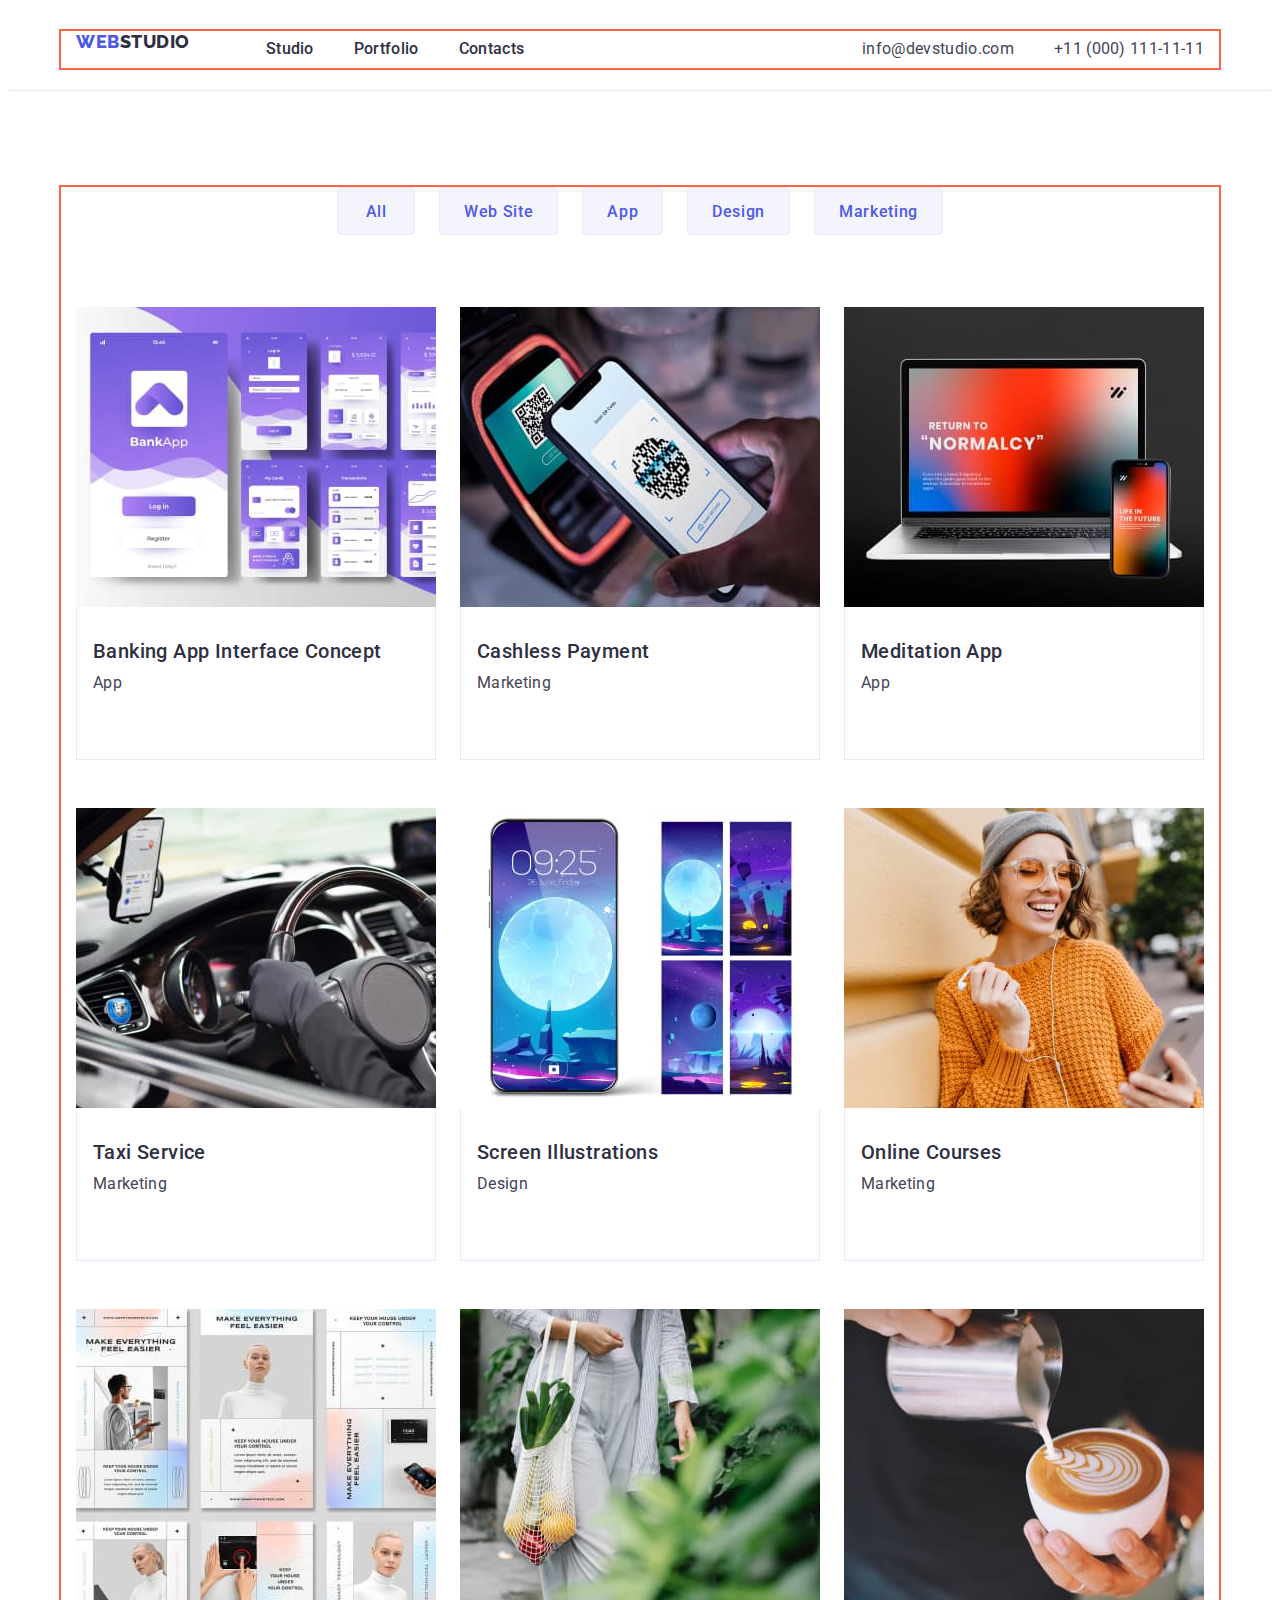
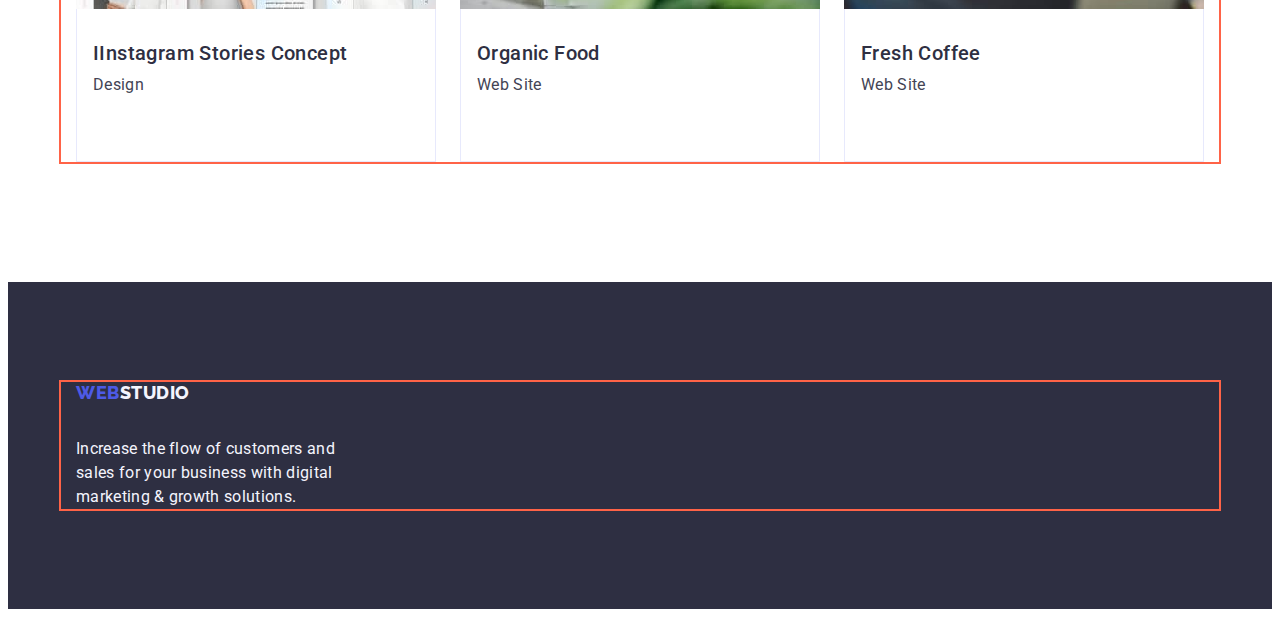
==== portfolio.html @ 4eadd32a "test" ====
<!DOCTYPE html>
<html lang="en">
  <head>
    <meta charset="UTF-8" />
    <meta http-equiv="X-UA-Compatible" content="IE=edge" />
    <meta name="viewport" content="width=device-width, initial-scale=1.0" />
    <title lang="uk">Портфоліо</title>
    <link rel="preconnect" href="https://fonts.googleapis.com" />
    <link rel="preconnect" href="https://fonts.gstatic.com" crossorigin />
    <link
      href="https://fonts.googleapis.com/css2?family=Raleway:wght@800&family=Roboto:wght@400;500;700;900&display=swap"
      rel="stylesheet"
    />
    <link
      rel="stylesheet"
      href="https://cdnjs.cloudflare.com/ajax/libs/modern-normalize/2.0.0/modern-normalize.min.css"
      integrity="sha512-4xo8blKMVCiXpTaLzQSLSw3KFOVPWhm/TRtuPVc4WG6kUgjH6J03IBuG7JZPkcWMxJ5huwaBpOpnwYElP/m6wg=="
      crossorigin="anonymous"
      referrerpolicy="no-referrer"
    />
    <link rel="stylesheet" href="./css/styles.css" />
  </head>
  <body class="body">
    <header class="header">
      <div class="container container-header">
        <nav class="header-navigation">
          <a href="./index.html" class="header-logo link"
            >Web<span class="part-logo">Studio</span></a
          >
          <ul class="header-list-left list">
            <li class="header-item">
              <a class="header-link link" href="./index.html">Studio</a>
            </li>
            <li class="header-item">
              <a class="header-link link" href="./portfolio.html">Portfolio</a>
            </li>
            <li class="header-item">
              <a class="header-link link" href="">Contacts</a>
            </li>
          </ul>
        </nav>
        <address class="header-adress">
          <ul class="header-list-right list">
            <li class="header-item">
              <a
                class="header-adress-link link"
                href="mailto:info@devstudio.com"
                >info@devstudio.com</a
              >
            </li>
            <li class="header-item">
              <a class="header-adress-link link" href="tel:+110001111111"
                >+11 (000) 111-11-11</a
              >
            </li>
          </ul>
        </address>
      </div>
    </header>

    <main>
      <section class="menu">
        <div class="container">
          <h1 class="visually-hidden">Menu</h1>
          <ul class="menu-list list">
            <li class="menu-item">
              <button class="menu-btn" type="button">All</button>
            </li>
            <li class="menu-item">
              <button class="menu-btn" type="button">Web Site</button>
            </li>
            <li class="menu-item">
              <button class="menu-btn" type="button">App</button>
            </li>
            <li class="menu-item">
              <button class="menu-btn" type="button">Design</button>
            </li>
            <li class="menu-item">
              <button class="menu-btn" type="button">Marketing</button>
            </li>
          </ul>

          <ul class="apps-list list">
            <li class="apps-item">
              <a class="link" href="">
                <img
                  src="./images/apps-img-1.jpg"
                  alt="working apps"
                  width="360"
                  height="300"
                />

                <div class="apps-card-bottom">
                  <h2 class="apps-title">Banking App Interface Concept</h2>
                  <p class="apps-item-text">App</p>
                </div></a
              >
            </li>
            <li class="apps-item">
              <a class="link" href="">
                <img
                  src="./images/apps-img-2.jpg"
                  alt="working apps"
                  width="360"
                  height="300"
                />
                <div class="apps-card-bottom">
                  <h2 class="apps-title">Cashless Payment</h2>
                  <p class="apps-item-text">Marketing</p>
                </div>
              </a>
            </li>
            <li class="apps-item">
              <a class="link" href="">
                <img
                  src="./images/apps-img-3.jpg"
                  alt="working apps"
                  width="360"
                  height="300"
                />
                <div class="apps-card-bottom">
                  <h2 class="apps-title">Meditation App</h2>
                  <p class="apps-item-text">App</p>
                </div>
              </a>
            </li>
            <li class="apps-item">
              <a class="link" href="">
                <img
                  src="./images/apps-img-4.jpg"
                  alt="working apps"
                  width="360"
                  height="300"
                />
                <div class="apps-card-bottom">
                  <h2 class="apps-title">Taxi Service</h2>
                  <p class="apps-item-text">Marketing</p>
                </div>
              </a>
            </li>
            <li class="apps-item">
              <a class="link" href="">
                <img
                  src="./images/apps-img-5.jpg"
                  alt="working apps"
                  width="360"
                  height="300"
                />
                <div class="apps-card-bottom">
                  <h2 class="apps-title">Screen Illustrations</h2>
                  <p class="apps-item-text">Design</p>
                </div>
              </a>
            </li>
            <li class="apps-item">
              <a class="link" href="">
                <img
                  src="./images/apps-img-6.jpg"
                  alt="working apps"
                  width="360"
                  height="300"
                />
                <div class="apps-card-bottom">
                  <h2 class="apps-title">Online Courses</h2>
                  <p class="apps-item-text">Marketing</p>
                </div></a
              >
            </li>
            <li class="apps-item">
              <a class="link" href="">
                <img
                  src="./images/apps-img-7.jpg"
                  alt="working apps"
                  width="360"
                  height="300"
                />
                <div class="apps-card-bottom">
                  <h2 class="apps-title">IInstagram Stories Concept</h2>
                  <p class="apps-item-text">Design</p>
                </div></a
              >
            </li>
            <li class="apps-item">
              <a class="link" href="">
                <img
                  src="./images/apps-img-8.jpg"
                  alt="working apps"
                  width="360"
                  height="300"
                />
                <div class="apps-card-bottom">
                  <h2 class="apps-title">Organic Food</h2>
                  <p class="apps-item-text">Web Site</p>
                </div></a
              >
            </li>
            <li class="apps-item">
              <a class="link" href="">
                <img
                  src="./images/apps-img-9.jpg"
                  alt="working apps"
                  width="360"
                  height="300"
                />
                <div class="apps-card-bottom">
                  <h2 class="apps-title">Fresh Coffee</h2>
                  <p class="apps-item-text">Web Site</p>
                </div>
              </a>
            </li>
          </ul>
        </div>
      </section>
    </main>

    <footer class="footer">
      <div class="container">
        <a class="header-logo link" href="./index.html"
          >Web<span class="part-logo-footer">Studio</span></a
        >
        <p class="footer-text">
          Increase the flow of customers and sales for your business with
          digital marketing & growth solutions.
        </p>
      </div>
    </footer>
  </body>
</html>
---- css/styles.css ----
:root {
  --title-color: #2e2f42;
  --btn-color-text: #ffffff;
  --btn-color: #404bbf;
  --text-color: #434455;
  --back-btn-portfolio: #f4f4fd;
}

p,
h1,
h2,
h3,
h4,
h5,
h6 {
  margin: 0;
}

ul,
ol {
  margin: 0;
  padding: 0;
}

img {
  display: block;
}
* {
  box-sizing: border-box;
}

.body {
  font-family: "Roboto", sans-serif;
  color: #434455;
  background-color: #ffffff;
}

.list {
  list-style: none;
}

.link {
  text-decoration: none;
}

.container {
  width: 1158px;
  padding-left: 15px;
  padding-right: 15px;
  margin: 0 auto;
  outline: 2px solid tomato;
}

.visually-hidden {
  position: absolute;
  width: 1px;
  height: 1px;
  margin: -1px;
  border: 0;
  padding: 0;
  white-space: nowrap;
  clip-path: inset(100%);
  clip: rect(0 0 0 0);
  overflow: hidden;
}

/* --------------- HEADER -------------- */

.container-header {
  display: flex;
  align-items: center;
}

.header {
  padding-top: 22.5px;
  padding-bottom: 22.5px;
  border-bottom: 1px solid #e7e9fc;
}

.header-logo {
  font-family: "Raleway", sans-serif;
  font-weight: 800;
  font-size: 18px;
  line-height: 1.17;
  letter-spacing: 0.03em;
  text-transform: uppercase;
  color: #4d5ae5;
  margin-right: 76px;
  display: inline-block;
  margin-bottom: 16px;
}

.part-logo {
  color: #2e2f42;
}

.header-item {
}

.header-link {
  font-weight: 500;
  font-size: 16px;
  line-height: 1.5;
  letter-spacing: 0.02em;
  color: #2e2f42;
  padding-top: 24px;
  padding-bottom: 24px;
}

.header-link:is(:hover, :focus) {
  color: var(--btn-color);
}

.header-adress {
  font-style: normal;
  margin-left: auto;
}

.header-adress-link {
  font-style: normal;
  font-size: 16px;
  line-height: 1.5;
  letter-spacing: 0.02em;
  color: #434455;
}

.header-adress-link:is(:hover, :focus) {
  color: var(--btn-color);
}

.header-navigation {
  display: flex;
  align-items: center;
}

.header-list-left {
  display: flex;
  align-items: center;
  gap: 40px;
}

.header-list-right {
  display: flex;
  align-items: center;
  gap: 40px;
}
/* --------------- HERO -------------- */

.hero {
  background-color: #2e2f42;
  padding-top: 188px;
  padding-bottom: 188px;
}

.hero-btn {
  min-width: 169px;
  height: 56px;
  background-color: #4d5ae5;
  font-family: "Roboto", sans-serif;
  font-weight: 500;
  font-size: 16px;
  line-height: 1.5;
  letter-spacing: 0.04em;
  color: var(--btn-color-text);
  cursor: pointer;
  display: block;
  margin: 0 auto;
  border-radius: 4px;
  box-shadow: 0px 4px 4px rgba(0, 0, 0, 0.15);
  border: none;
}

.hero-btn:is(:hover, :focus) {
  background-color: var(--btn-color);
  color: var(--btn-color-text);
}

.hero-title {
  max-width: 496px;
  font-family: "Roboto", sans-serif;
  font-size: 56px;
  line-height: 1.07;
  letter-spacing: 0.02em;
  color: #ffffff;
  text-align: center;
  margin: 0 auto;
  margin-bottom: 48px;
}

/* ---------------PRINCIPLES-------------- */

.principles {
  padding-bottom: 120px;
  padding-top: 120px;
}

.container-princeples {
  /* display: flex; */
}

.principles-list {
  display: flex;
  gap: 24px;
}

.principles-item {
}

.principles-item-title {
  font-family: "Roboto", sans-serif;
  font-weight: 500;
  font-size: 20px;
  line-height: 1.2;
  letter-spacing: 0.02em;
  color: var(--title-color);
  margin-bottom: 8px;
}

.principles-item-text {
  width: 264px;
  height: 72px;
  font-size: 16px;
  line-height: 1.5;
  letter-spacing: 0.02em;
  color: var(--text-color);
}

/* ---------------ABOUT-------------- */

.about {
  padding-bottom: 120px;
}

.about-title {
  font-family: "Roboto", sans-serif;
  font-weight: 700;
  font-size: 36px;
  line-height: 1.11;
  letter-spacing: 0.02em;
  text-transform: capitalize;
  color: var(--title-color);
  text-align: center;
  margin-bottom: 72px;
}

.about-list {
  display: flex;
  gap: 24px;
}

.about-item {
  width: calc((100% - 48) / 3);
}

/* ---------------OUR TEAM-------------- */

.team {
  background-color: #f4f4fd;
  padding-top: 120px;
  padding-bottom: 120px;
}

.team-list {
  display: flex;
  gap: 24px;
}

.team-title {
  font-family: "Roboto", sans-serif;
  font-weight: 700;
  font-size: 36px;
  line-height: 1.11;
  letter-spacing: 0.02em;
  color: var(--title-color);
  text-align: center;
  text-transform: capitalize;
  margin-bottom: 72px;
}

.team-item {
  background-color: #ffffff;
  width: calc((100% - 24px * 3) / 4);
  height: 380px;
  box-shadow: 0px 1px 6px rgba(46, 47, 66, 0.08),
    0px 1px 1px rgba(46, 47, 66, 0.16), 0px 2px 1px rgba(46, 47, 66, 0.08);
  border-radius: 0px 0px 4px 4px;
}

.container-workers {
  padding: 32px 16px;
}

.team-item-title {
  font-family: "Roboto", sans-serif;
  font-weight: 500;
  font-size: 20px;
  line-height: 1.2;
  letter-spacing: 0.02em;
  color: var(--title-color);
  display: flex;
  justify-content: center;
  margin-top: 32px;
  text-align: center;
  margin-bottom: 8px;
}

.team-item-text {
  font-size: 16px;
  line-height: 1.5;
  letter-spacing: 0.02em;
  color: var(--text-color);
  display: flex;
  justify-content: center;
  margin-top: 8px;
  text-align: center;
}

/* ---------------FOOTER------------ */

.footer {
  background-color: #2e2f42;
  padding: 100px 0;
}

.part-logo-footer {
  color: #f4f4fd;
  font-family: "Raleway", sans-serif;
  line-height: 1.17;
}

.footer-link {
}

.footer-text {
  max-width: 264px;
  min-height: 72px;
  font-size: 16px;
  line-height: 1.5;
  letter-spacing: 0.02em;
  color: #f4f4fd;
  margin-top: 17.5px;
}

/* ---------------PORTFOLIO------------ */

/*---------------------MENU-------------------*/

.menu {
  padding-top: 96px;
  padding-bottom: 120px;
}

.container-btn {
  display: flex;
  align-items: center;
}

.menu-list {
  display: flex;
  margin-bottom: 72px;
  gap: 24px;
  justify-content: center;
}

.list {
}

.menu-item {
  display: flex;
  align-items: center;
}

.menu-btn {
  min-width: 78px;
  height: 48px;
  font-weight: 500;
  font-size: 16px;
  line-height: 1.5;
  letter-spacing: 0.04em;
  color: #4d5ae5;
  background-color: var(--back-btn-portfolio);
  cursor: pointer;
  font-family: "Roboto", sans-serif;
  margin: 0 auto;
  border: 1px solid #e7e9fc;
  border-radius: 4px;
  padding: 12px 24px;
}

.menu-btn:hover {
  border: 1px solid transparent;
}

.menu-btn:focus {
  border: 1px solid transparent;
}

.menu-btn:is(:hover, :focus) {
  background-color: var(--btn-color);
  color: var(--btn-color-text);
}

/*------------------------APPS--------------------*/

.apps-list {
  display: flex;
  flex-wrap: wrap;
  gap: 48px 24px;
}

.apps-item {
  width: calc((100% - 48px) / 3);
}

.apps-title {
  font-weight: 500;
  font-size: 20px;
  line-height: 1.2;
  letter-spacing: 0.02em;
  color: var(--title-color);
  margin-bottom: 8px;
}

.apps-item-text {
  font-size: 16px;
  line-height: 1.5;
  letter-spacing: 0.02em;
  color: var(--text-color);
  padding-bottom: 32px;
}

.apps-card-bottom {
  background: #ffffff;
  border: 1px solid #e7e9fc;
  border-top: none;
  padding: 32px 16px;
}
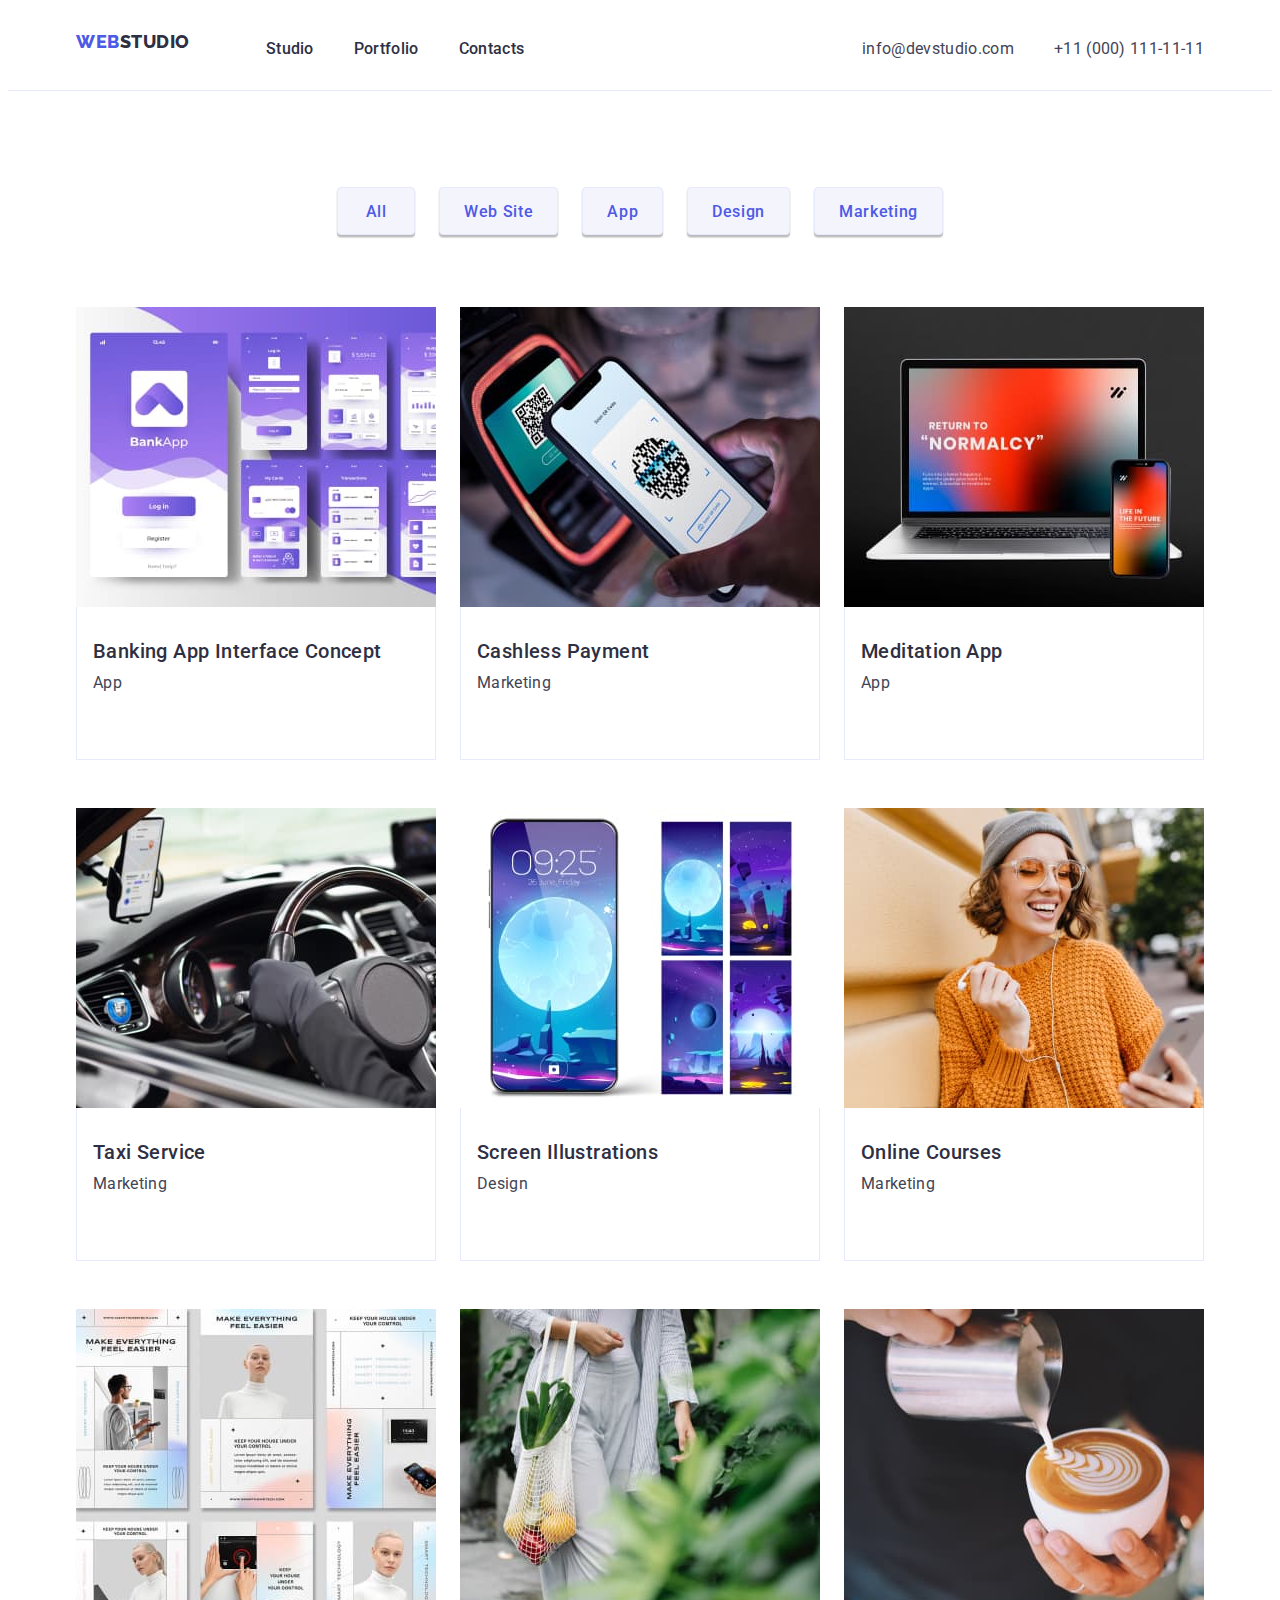
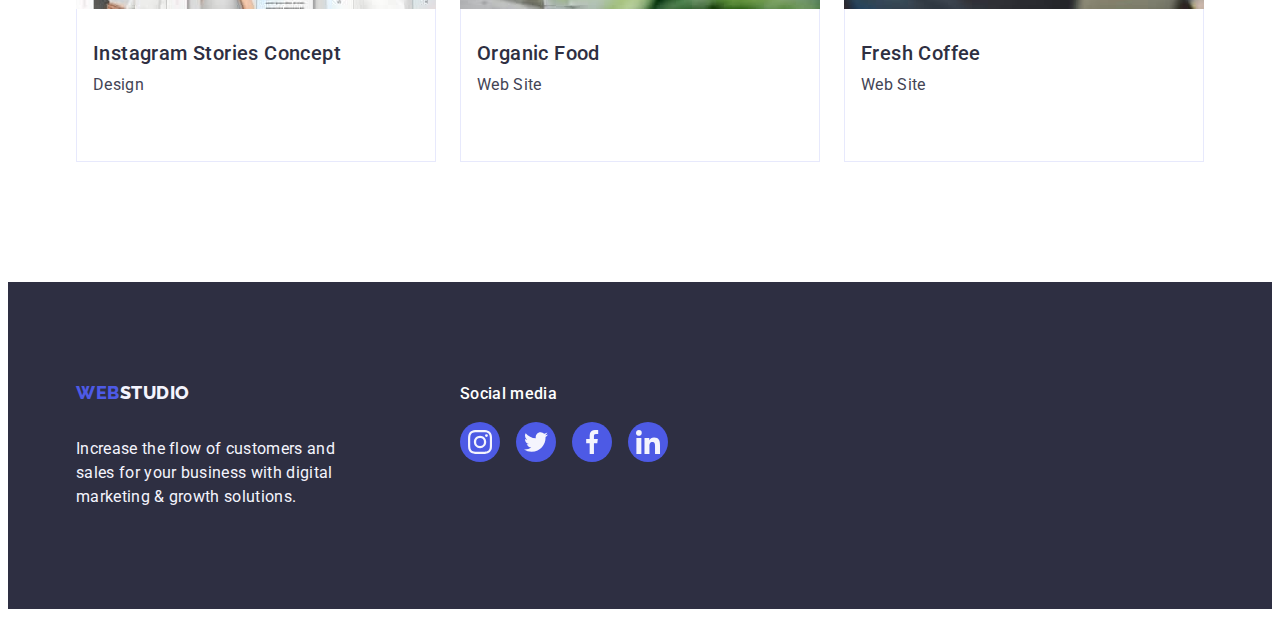
==== commit b3252727: "hw4-2" ====
--- a/portfolio.html
+++ b/portfolio.html
@@ -82,7 +82,7 @@
 
           <ul class="apps-list list">
             <li class="apps-item">
-              <a class="link" href="">
+              <a class="apps-link link" href="">
                 <img
                   src="./images/apps-img-1.jpg"
                   alt="working apps"
@@ -97,7 +97,7 @@
               >
             </li>
             <li class="apps-item">
-              <a class="link" href="">
+              <a class="apps-link link" href="">
                 <img
                   src="./images/apps-img-2.jpg"
                   alt="working apps"
@@ -111,7 +111,7 @@
               </a>
             </li>
             <li class="apps-item">
-              <a class="link" href="">
+              <a class="apps-link link" href="">
                 <img
                   src="./images/apps-img-3.jpg"
                   alt="working apps"
@@ -125,7 +125,7 @@
               </a>
             </li>
             <li class="apps-item">
-              <a class="link" href="">
+              <a class="apps-link link" href="">
                 <img
                   src="./images/apps-img-4.jpg"
                   alt="working apps"
@@ -139,7 +139,7 @@
               </a>
             </li>
             <li class="apps-item">
-              <a class="link" href="">
+              <a class="apps-link link" href="">
                 <img
                   src="./images/apps-img-5.jpg"
                   alt="working apps"
@@ -153,7 +153,7 @@
               </a>
             </li>
             <li class="apps-item">
-              <a class="link" href="">
+              <a class="apps-link link" href="">
                 <img
                   src="./images/apps-img-6.jpg"
                   alt="working apps"
@@ -167,7 +167,7 @@
               >
             </li>
             <li class="apps-item">
-              <a class="link" href="">
+              <a class="apps-link link" href="">
                 <img
                   src="./images/apps-img-7.jpg"
                   alt="working apps"
@@ -175,13 +175,13 @@
                   height="300"
                 />
                 <div class="apps-card-bottom">
-                  <h2 class="apps-title">IInstagram Stories Concept</h2>
+                  <h2 class="apps-title">Instagram Stories Concept</h2>
                   <p class="apps-item-text">Design</p>
                 </div></a
               >
             </li>
             <li class="apps-item">
-              <a class="link" href="">
+              <a class="apps-link link" href="">
                 <img
                   src="./images/apps-img-8.jpg"
                   alt="working apps"
@@ -195,7 +195,7 @@
               >
             </li>
             <li class="apps-item">
-              <a class="link" href="">
+              <a class="apps-link link" href="">
                 <img
                   src="./images/apps-img-9.jpg"
                   alt="working apps"
@@ -214,14 +214,50 @@
     </main>
 
     <footer class="footer">
-      <div class="container">
-        <a class="header-logo link" href="./index.html"
-          >Web<span class="part-logo-footer">Studio</span></a
-        >
-        <p class="footer-text">
-          Increase the flow of customers and sales for your business with
-          digital marketing & growth solutions.
-        </p>
+      <div class="container footer-logotype">
+        <div class="header-logo-part">
+          <a class="header-logo link" href="./index.html"
+            >Web<span class="part-logo-footer">Studio</span></a
+          >
+          <p class="footer-text">
+            Increase the flow of customers and sales for your business with
+            digital marketing & growth solutions.
+          </p>
+        </div>
+        <div class="footer-social-part">
+          <p class="footer-social-title">Social media</p>
+          <ul class="footer-social-list">
+            <li class="footer-social-item">
+              <a href="" class="footer-social-link">
+                <svg class="footer-social-icons" width="24" height="24">
+                  <use href="./images/icons.svg#icon-instagram"></use>
+                </svg>
+              </a>
+            </li>
+
+            <li class="footer-social-item">
+              <a href="" class="footer-social-link">
+                <svg class="footer-social-icons" width="24" height="24">
+                  <use href="./images/icons.svg#icon-twitter"></use>
+                </svg>
+              </a>
+            </li>
+            <li class="footer-social-item">
+              <a href="" class="footer-social-link">
+                <svg class="footer-social-icons" width="24" height="24">
+                  <use href="./images/icons.svg#icon-facebook"></use>
+                </svg>
+              </a>
+            </li>
+            <li class="footer-social-item">
+              <a href="" class="footer-social-link">
+                <svg class="footer-social-icons" width="24" height="24">
+                  <use href="./images/icons.svg#icon-linkedin"></use>
+                </svg>
+              </a>
+            </li>
+          </ul>
+        </div>
       </div>
     </footer>
   </body>
--- a/css/styles.css
+++ b/css/styles.css
@@ -48,7 +48,7 @@
   padding-left: 15px;
   padding-right: 15px;
   margin: 0 auto;
-  outline: 2px solid tomato;
+  /* outline: 2px solid tomato; */
 }
 
 .visually-hidden {
@@ -148,6 +148,14 @@
 
 .hero {
   background-color: #2e2f42;
+  background-image: linear-gradient(
+      rgba(46, 47, 66, 0.7),
+      rgba(46, 47, 66, 0.7)
+    ),
+    url(../images/hero-img.jpg);
+  background-repeat: no-repeat;
+  background-position: center;
+  background-size: cover;
   padding-top: 188px;
   padding-bottom: 188px;
 }
@@ -190,20 +198,46 @@
 /* ---------------PRINCIPLES-------------- */
 
 .principles {
+}
+
+.container-princeples {
+  padding-top: 120px;
   padding-bottom: 120px;
-  padding-top: 120px;
-}
-
-.container-princeples {
   /* display: flex; */
 }
 
 .principles-list {
   display: flex;
+  justify-content: center;
   gap: 24px;
+  padding: 0;
+  margin-bottom: 0;
+  list-style: none;
+  text-align: left;
 }
 
 .principles-item {
+  /* width: calc((100% – 72px) / 4); */
+  /* width: 264px; */
+  height: 112px;
+  background-color: #f4f4fd;
+  border-radius: 4px;
+  align-content: center;
+}
+
+.principles-item-icons {
+  display: flex;
+  align-items: center;
+  justify-content: center;
+  height: 112px;
+  width: 264px;
+  background-color: #f4f4fd;
+  border-radius: 4px;
+  margin-bottom: 8px;
+}
+.principles-icon {
+  width: 60px;
+  height: 64px;
 }
 
 .principles-item-title {
@@ -214,6 +248,7 @@
   letter-spacing: 0.02em;
   color: var(--title-color);
   margin-bottom: 8px;
+  margin-top: 8px;
 }
 
 .principles-item-text {
@@ -228,6 +263,7 @@
 /* ---------------ABOUT-------------- */
 
 .about {
+  padding-top: 120px;
   padding-bottom: 120px;
 }
 
@@ -280,7 +316,7 @@
 .team-item {
   background-color: #ffffff;
   width: calc((100% - 24px * 3) / 4);
-  height: 380px;
+  height: 428px;
   box-shadow: 0px 1px 6px rgba(46, 47, 66, 0.08),
     0px 1px 1px rgba(46, 47, 66, 0.16), 0px 2px 1px rgba(46, 47, 66, 0.08);
   border-radius: 0px 0px 4px 4px;
@@ -299,7 +335,7 @@
   color: var(--title-color);
   display: flex;
   justify-content: center;
-  margin-top: 32px;
+  /* margin-top: 32px; */
   text-align: center;
   margin-bottom: 8px;
 }
@@ -312,7 +348,89 @@
   display: flex;
   justify-content: center;
   margin-top: 8px;
+  margin-bottom: 8px;
   text-align: center;
+}
+
+.workers-soc-list {
+  display: flex;
+  justify-content: center;
+  gap: 24px;
+}
+
+.workers-soc-item {
+  width: 40px;
+  height: 40px;
+}
+
+.workers-soc-link {
+  width: 100%;
+  height: 100%;
+  background-color: #4d5ae5;
+  border-radius: 50%;
+  display: flex;
+  align-items: center;
+  justify-content: center;
+}
+
+.workers-soc-link:is(:hover, :focus) {
+  background-color: #404bbf;
+}
+.workers-soc-icon {
+  width: 16px;
+  height: 16px;
+}
+
+/*---------------CUSTOMERS----------*/
+
+.customers {
+  padding-top: 120px;
+  padding-bottom: 120px;
+}
+
+.customers-title {
+  font-family: "Roboto", sans-serif;
+  font-weight: 700;
+  font-size: 36px;
+  line-height: 1.11;
+  letter-spacing: 0.02em;
+  color: var(--title-color);
+  text-align: center;
+  text-transform: capitalize;
+  margin-bottom: 72px;
+}
+
+.customers-list {
+  display: flex;
+  gap: 24px;
+}
+
+.customers-link:hover {
+  border-color: #404bbf;
+}
+
+.customers-link:hover .customers-icon {
+  fill: #404bbf;
+}
+
+.customers-item {
+  width: calc((100% - 24 * 5px) / 6);
+  height: 88px;
+}
+.customers-link {
+  width: 100%;
+  height: 100%;
+  border: 1px solid #8e8f99;
+  border-radius: 4px;
+  display: flex;
+  align-items: center;
+  justify-content: center;
+}
+
+.customers-icon {
+  width: 104px;
+  height: 56px;
+  fill: #8e8f99;
 }
 
 /* ---------------FOOTER------------ */
@@ -320,6 +438,16 @@
 .footer {
   background-color: #2e2f42;
   padding: 100px 0;
+}
+
+.footer-logotype {
+  display: flex;
+  align-items: baseline;
+  text-align: left;
+}
+
+.footer-logo-part {
+  margin-right: 120px;
 }
 
 .part-logo-footer {
@@ -328,9 +456,6 @@
   line-height: 1.17;
 }
 
-.footer-link {
-}
-
 .footer-text {
   max-width: 264px;
   min-height: 72px;
@@ -341,6 +466,53 @@
   margin-top: 17.5px;
 }
 
+.footer-social-part .footer-social-title {
+  margin-top: 0;
+  margin-bottom: 16px;
+  margin-left: 120px;
+  font-weight: 500;
+  font-size: 16px;
+  line-height: 1.5;
+  letter-spacing: 0.02em;
+  color: #ffffff;
+}
+
+.footer-social-part .footer-social-list {
+  display: flex;
+  justify-content: flex-start;
+  align-items: center;
+  gap: 16px;
+  margin-top: 0;
+  margin-bottom: 0;
+  margin-left: 120px;
+  padding-left: 0;
+  list-style: none;
+}
+
+.footer-social-item .footer-social-link {
+  display: flex;
+  justify-content: center;
+  align-items: center;
+  width: 40px;
+  height: 40px;
+  background-color: #4d5ae5;
+  border-radius: 50%;
+}
+
+.footer-social-link:hover,
+.footer-social-link:focus {
+  background-color: #31d0aa;
+}
+
+.footer-social-link > .footer-social-icons {
+  fill: var(--footer-logo-color);
+}
+
+.footer-social-icons {
+  width: 24px;
+  height: 24px;
+}
+
 /* ---------------PORTFOLIO------------ */
 
 /*---------------------MENU-------------------*/
@@ -357,12 +529,11 @@
 
 .menu-list {
   display: flex;
+  justify-content: center;
+  gap: 24px;
+  margin: 0;
   margin-bottom: 72px;
-  gap: 24px;
-  justify-content: center;
-}
-
-.list {
+  list-style: none;
 }
 
 .menu-item {
@@ -385,14 +556,22 @@
   border: 1px solid #e7e9fc;
   border-radius: 4px;
   padding: 12px 24px;
+  box-shadow: 0px 3px 1px rgba(0, 0, 0, 0.1), 0px 2px 1px rgba(0, 0, 0, 0.08),
+    0px 2px 2px rgba(0, 0, 0, 0.12);
+  box-shadow: 0px 3px 1px rgba(0, 0, 0, 0.1), 0px 2px 1px rgba(0, 0, 0, 0.08),
+    0px 2px 2px rgba(0, 0, 0, 0.12);
 }
 
 .menu-btn:hover {
+  padding: 12px 24px;
   border: 1px solid transparent;
+  border-radius: 4px;
 }
 
 .menu-btn:focus {
+  padding: 12px 24px;
   border: 1px solid transparent;
+  border-radius: 4px;
 }
 
 .menu-btn:is(:hover, :focus) {
@@ -406,6 +585,11 @@
   display: flex;
   flex-wrap: wrap;
   gap: 48px 24px;
+  row-gap: 48px;
+  padding: 0;
+  margin-bottom: 0;
+  justify-content: center;
+  list-style: none;
 }
 
 .apps-item {
@@ -435,3 +619,17 @@
   border-top: none;
   padding: 32px 16px;
 }
+
+.apps-link {
+  text-decoration: none;
+  display: block;
+}
+.apps-link:hover {
+  box-shadow: 0px 1px 6px rgba(46, 47, 66, 0.08),
+    0px 1px 1px rgba(46, 47, 66, 0.16), 0px 2px 1px rgba(46, 47, 66, 0.08);
+}
+
+.apps-link:focus {
+  box-shadow: 0px 1px 6px rgba(46, 47, 66, 0.08),
+    0px 1px 1px rgba(46, 47, 66, 0.16), 0px 2px 1px rgba(46, 47, 66, 0.08);
+}
